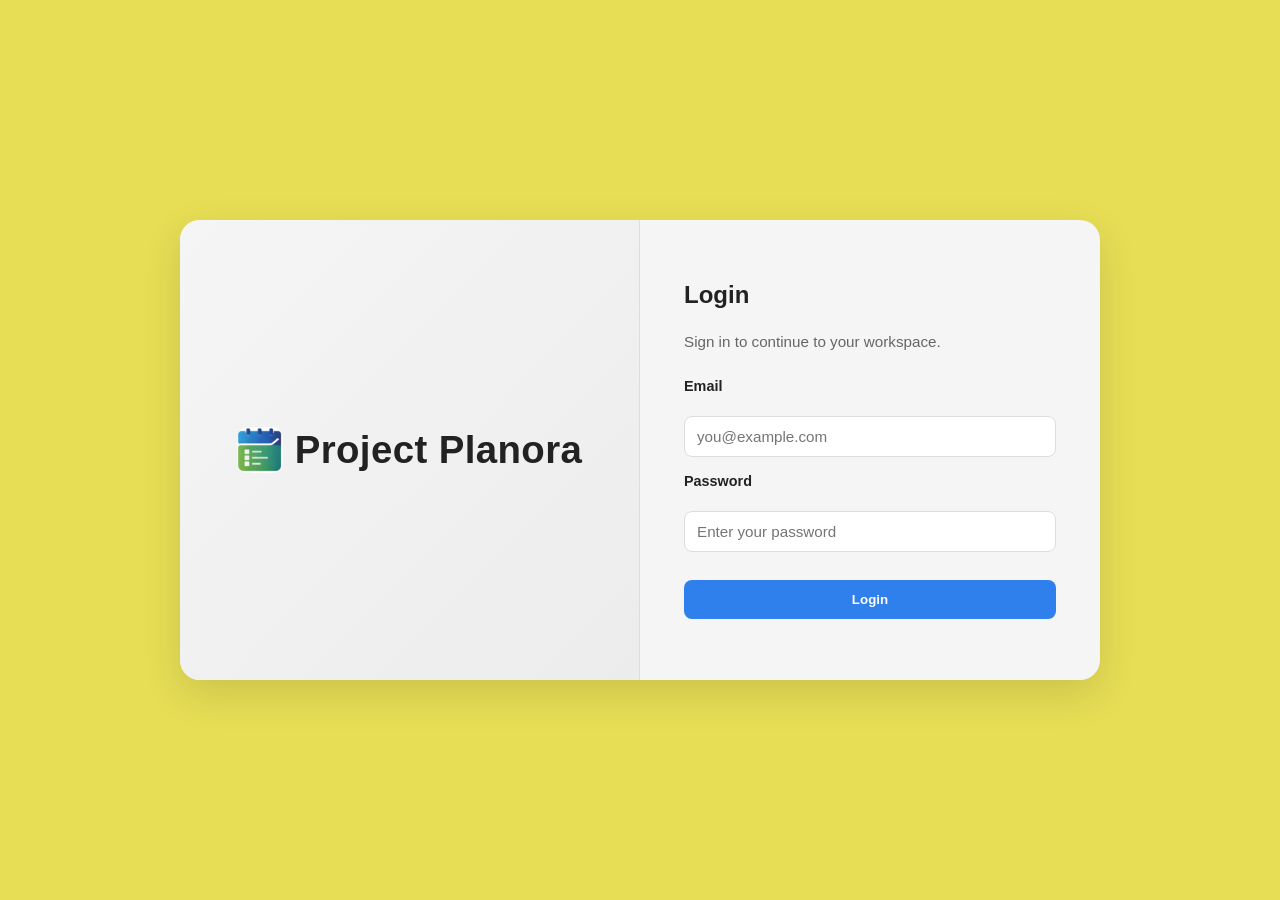
==== Planora.Api/wwwroot/index.html @ 61991b36 "images placed in images folder and refactored in src references" ====
<!doctype html>
<html lang="en">
<head>
  <meta charset="UTF-8">
  <meta name="viewport" content="width=device-width, initial-scale=1.0">
  <title>Project Planora - Login</title>
  <link rel="stylesheet" href="styles/styles.css">
</head>
<body class="page-login">
  <main class="panel">
    <section class="left-side">
      <div class="brand">
        <img class="brand-logo" src="images/planora-logo.png" alt="Project Planora logo">
        <span class="brand-text">Project Planora</span>
      </div>
    </section>

    <section class="right-side">
      <h1>Login</h1>
      <p>Sign in to continue to your workspace.</p>

      <label for="email">Email</label>
      <input id="email" type="email" placeholder="you@example.com">

      <label for="password">Password</label>
      <input id="password" type="password" placeholder="Enter your password">

      <button type="button">Login</button>
    </section>
  </main>
</body>
</html>
---- Planora.Api/wwwroot/styles/styles.css ----
:root {
  --bg: #e7de55;
  --card: #f5f5f5;
  --surface: #f4f4f4;
  --sidebar: #eeeeee;
  --muted: #666;
  --text: #222;
  --line: #d6d6d6;
  --active: #d7cf49;
  --accent: #2f80ed;
  --border: #dddddd;
}

* {
  box-sizing: border-box;
  margin: 0;
  padding: 0;
  font-family: Arial, Helvetica, sans-serif;
}

body {
  min-height: 100vh;
  display: grid;
  place-items: center;
  background: var(--bg);
  color: var(--text);
}

.page-login .panel {
  width: min(920px, 92vw);
  min-height: 460px;
  background: var(--card);
  border-radius: 20px;
  box-shadow: 0 14px 40px rgba(0, 0, 0, 0.12);
  display: grid;
  grid-template-columns: 1fr 1fr;
  overflow: hidden;
}

.left-side {
  padding: 52px 44px;
  display: flex;
  align-items: center;
  justify-content: center;
  background: linear-gradient(135deg, #f5f5f5 0%, #ececec 100%);
  border-right: 1px solid var(--border);
}

.brand {
  display: flex;
  align-items: center;
  justify-content: center;
  gap: 12px;
  font-weight: 700;
  letter-spacing: 0.4px;
}

.brand-logo {
  width: 46px;
  height: 46px;
  object-fit: contain;
  border-radius: 10px;
}

.brand-text {
  font-size: clamp(1.6rem, 3.2vw, 2.4rem);
}

.right-side {
  padding: 52px 44px;
  display: flex;
  flex-direction: column;
  justify-content: center;
  gap: 16px;
}

.right-side h1 {
  font-size: 1.5rem;
  margin-bottom: 8px;
}

.right-side p {
  font-size: 0.95rem;
  color: var(--muted);
  margin-bottom: 12px;
}

.right-side label {
  font-size: 0.9rem;
  font-weight: 600;
}

.right-side input {
  width: 100%;
  padding: 11px 12px;
  border: 1px solid var(--border);
  border-radius: 8px;
  font-size: 0.95rem;
  margin-top: 6px;
}

.right-side input:focus {
  outline: 2px solid rgba(47, 128, 237, 0.25);
  border-color: var(--accent);
}

.right-side button {
  margin-top: 12px;
  padding: 12px;
  border: none;
  border-radius: 8px;
  background: var(--accent);
  color: #fff;
  font-weight: 700;
  cursor: pointer;
}

.right-side button:hover {
  filter: brightness(0.96);
}

.page-dashboard {
  display: block;
  padding: 0;
}

.dashboard {
  width: 100vw;
  min-height: 100vh;
  background: var(--surface);
  border-radius: 0;
  box-shadow: none;
  display: grid;
  grid-template-columns: 270px 1fr;
  overflow: hidden;
}

.sidebar {
  background: #efefef;
  border-right: 1px solid var(--line);
  display: flex;
  flex-direction: column;
  justify-content: space-between;
  padding: 24px 18px;
}

.page-dashboard .brand {
  justify-content: flex-start;
  margin-bottom: 22px;
  padding: 8px 10px;
  text-align: left;
}

.page-dashboard .brand-logo {
  width: 34px;
  height: 34px;
  border-radius: 8px;
}

.page-dashboard .brand-text {
  font-size: 1.45rem;
}

.nav-list {
  list-style: none;
  display: flex;
  flex-direction: column;
  gap: 8px;
}

.nav-item a {
  display: block;
  text-decoration: none;
  color: var(--text);
  padding: 12px 12px;
  border-radius: 8px;
  font-weight: 600;
}

.nav-item a:hover {
  background: #e4e4e4;
}

.nav-item.active a {
  background: #f1efdf;
  border-left: 4px solid var(--active);
  border-radius: 0 8px 8px 0;
  font-weight: 700;
}

.sidebar-bottom {
  border-top: 1px solid var(--line);
  padding-top: 16px;
  display: flex;
  flex-direction: column;
  gap: 8px;
}

.sidebar-link {
  text-decoration: none;
  color: inherit;
  padding: 10px 12px;
  border-radius: 8px;
}

.sidebar-link:hover {
  background: #e4e4e4;
}

.content {
  padding: 28px;
  display: flex;
  flex-direction: column;
  gap: 18px;
}

.topbar {
  display: flex;
  justify-content: flex-start;
  align-items: center;
  gap: 12px;
  background: #f0f0f0;
  border-radius: 14px;
  border: 1px solid #e3e3e3;
  padding: 12px 14px;
  width: 100%;
}

.search-input {
  width: min(330px, 100%);
  border: 1px solid #e0e0e0;
  background: #f6f6f6;
  border-radius: 10px;
  padding: 10px 12px;
  font-size: 0.95rem;
  color: #333;
}

.search-input:focus {
  outline: 2px solid rgba(47, 128, 237, 0.22);
  border-color: var(--accent);
}

.new-task-btn {
  margin-left: auto;
  border: none;
  border-radius: 20px;
  background: #f2d731;
  color: #111;
  padding: 10px 16px;
  font-weight: 700;
  cursor: pointer;
}

.new-task-btn:hover {
  filter: brightness(0.97);
}

.profile-btn {
  width: 36px;
  height: 36px;
  border-radius: 50%;
  border: 1px solid #b8aa3b;
  background: #f2d731;
  color: #222;
  font-weight: 700;
  cursor: pointer;
}

.profile-btn:hover {
  filter: brightness(0.96);
}

@media (max-width: 860px) {
  .dashboard {
    grid-template-columns: 1fr;
  }

  .sidebar {
    border-right: 0;
    border-bottom: 1px solid var(--line);
  }

  .topbar {
    flex-wrap: wrap;
  }

  .profile-btn {
    margin-left: 0;
  }
}

@media (max-width: 780px) {
  .page-login .panel {
    grid-template-columns: 1fr;
  }

  .left-side {
    min-height: 180px;
    border-right: 0;
    border-bottom: 1px solid var(--border);
  }
}
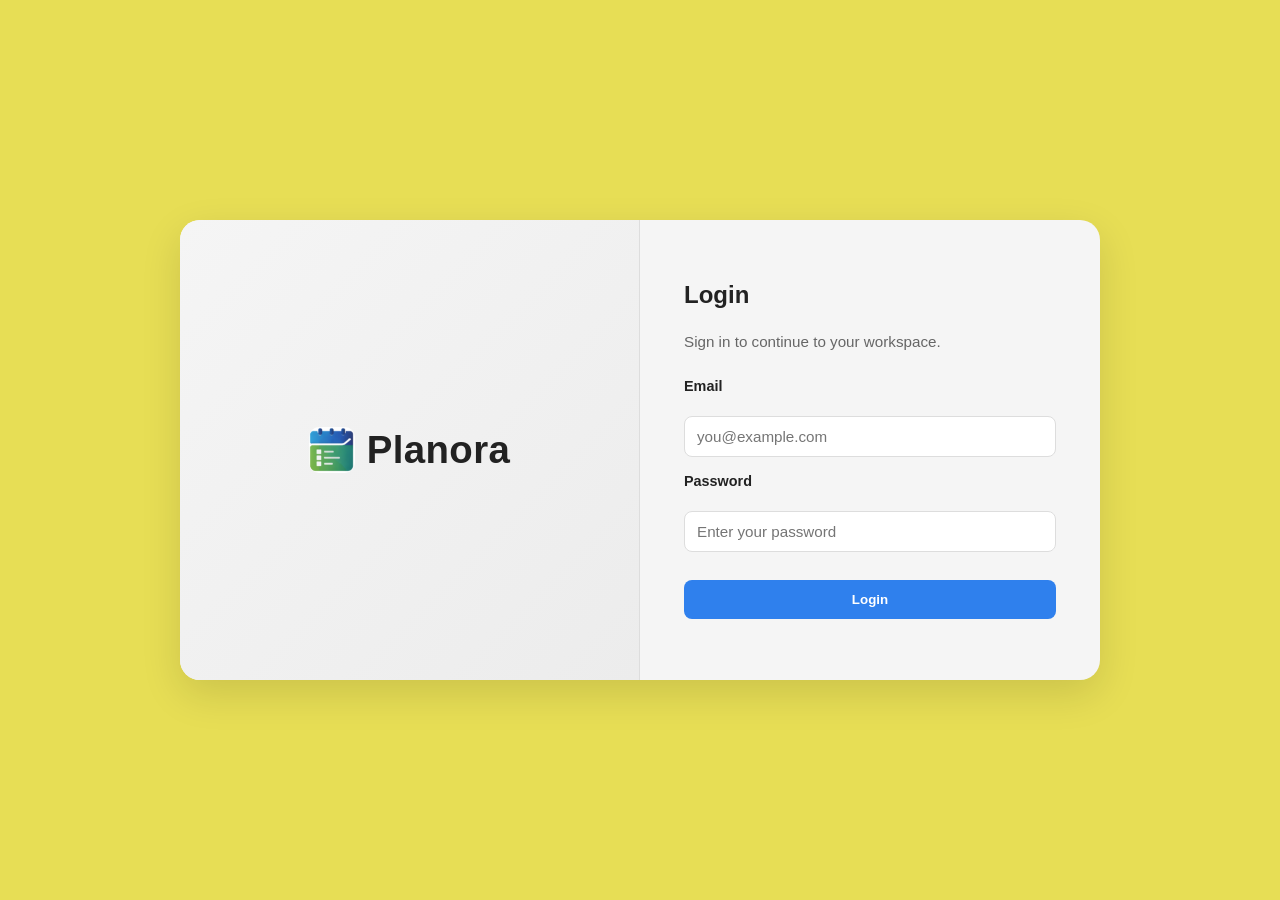
==== commit fe9c71a4: "Removed Project from title and eventlistener for enter" ====
--- a/Planora.Api/wwwroot/index.html
+++ b/Planora.Api/wwwroot/index.html
@@ -1,17 +1,18 @@
 <!doctype html>
 <html lang="en">
 <head>
-  <meta charset="UTF-8">
-  <meta name="viewport" content="width=device-width, initial-scale=1.0">
-  <title>Project Planora - Login</title>
-  <link rel="stylesheet" href="styles/styles.css">
+    <meta charset="UTF-8">
+    <meta name="viewport" content="width=device-width, initial-scale=1.0">
+    <title>Project Planora - Login</title>
+    <link rel="stylesheet" href="styles/styles.css">
+    <script defer src="scripts/login.js"></script>
 </head>
 <body class="page-login">
   <main class="panel">
     <section class="left-side">
       <div class="brand">
         <img class="brand-logo" src="images/planora-logo.png" alt="Project Planora logo">
-        <span class="brand-text">Project Planora</span>
+        <span class="brand-text">Planora</span>
       </div>
     </section>
 
@@ -25,7 +26,7 @@
       <label for="password">Password</label>
       <input id="password" type="password" placeholder="Enter your password">
 
-      <button type="button">Login</button>
+      <button type="button" onclick="login()">Login</button>
     </section>
   </main>
 </body>
--- a/Planora.Api/wwwroot/styles/styles.css
+++ b/Planora.Api/wwwroot/styles/styles.css
@@ -19,11 +19,12 @@
 }
 
 body {
-  min-height: 100vh;
-  display: grid;
-  place-items: center;
-  background: var(--bg);
-  color: var(--text);
+    height: 100vh;
+    display: grid;
+    place-items: center;
+    background: var(--bg);
+    color: var(--text);
+    overflow: hidden;
 }
 
 .page-login .panel {
@@ -120,13 +121,13 @@
 }
 
 .page-dashboard {
-  display: block;
-  padding: 0;
+    display: block;
+    place-items: initial;
 }
 
 .dashboard {
   width: 100vw;
-  min-height: 100vh;
+  height: 100vh;
   background: var(--surface);
   border-radius: 0;
   box-shadow: none;
@@ -208,10 +209,12 @@
 }
 
 .content {
-  padding: 28px;
-  display: flex;
-  flex-direction: column;
-  gap: 18px;
+    padding: 28px;
+    display: flex;
+    flex-direction: column;
+    gap: 18px;
+    height: 100vh;
+    overflow: hidden;
 }
 
 .topbar {
@@ -301,3 +304,10 @@
     border-bottom: 1px solid var(--border);
   }
 }
+
+/* Calendar */
+#calendar {
+    flex-grow: 1;
+    height: 100vh;
+    overflow: hidden;
+}
